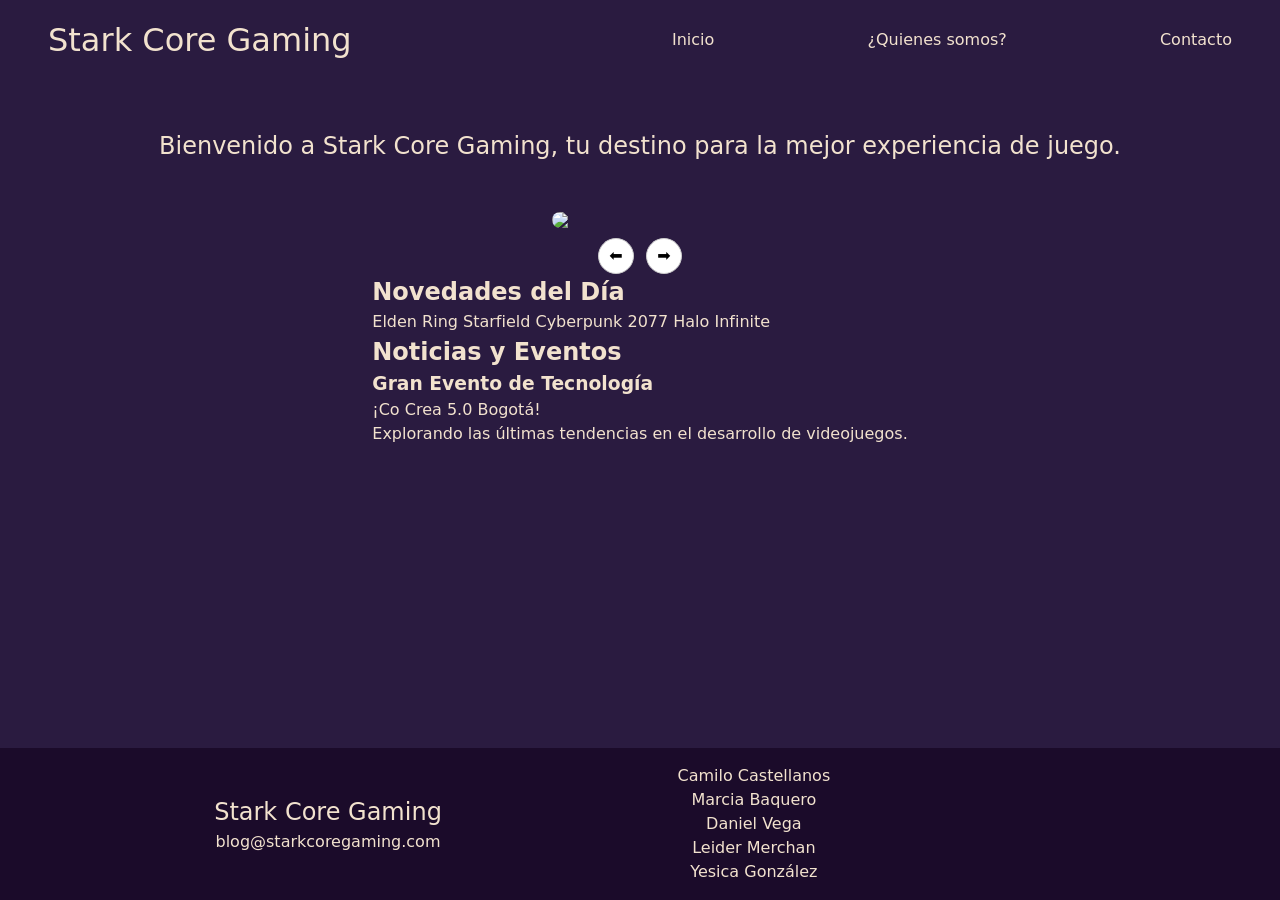
==== index.html @ bf770bf9 "starts project" ====
<!DOCTYPE html>
<html lang="es">

<head>
    <meta charset="UTF-8">
    <meta name="viewport" content="width=device-width, initial-scale=1.0">
    <link rel="stylesheet" href="reset.css">
    <link rel="stylesheet" href="base.css">
    <link rel="stylesheet" href="index.css">
    <title>Stark Core Gaming</title>
</head>

<body>

    <nav class="navbar-container">
        <div class="logo">
            Stark Core Gaming
        </div>
        <div class="links-container">
            <a href="index.html">Inicio</a>
            <a href="quienessomos.html">¿Quienes somos?</a>
            <a href="contacto.html">Contacto</a>
        </div>
    </nav>

    <!-- Contenido acá -->

    <div class="main-content">

        <p class="introduction">Bienvenido a Stark Core Gaming, tu destino para la mejor experiencia de juego.</p>

        <div class="carrusel">
            <div class="pista">
                <img src="./img1.jpg" class="slide activo">
                <img src="./img2.jpg" class="slide">
                <img src="./img3.jpg" class="slide">
            </div>
            <div class="controles">
                <button id="anterior">⬅</button>
                <button id="siguiente">➡</button>
            </div>
        </div>

        <div class="contenedor-columnas">
            <div class="contenedor-columnas">

                <section class="seccion-juegos">
                    <h2 class="titulo-seccion">Novedades del Día </h2>
                    <div class="lista-items">
                        <a href="https://store.steampowered.com/agecheck/app/1245620/" class="item-link">Elden Ring</a>
                        <a href="https://bethesda.net/es/game/starfield" class="item-link">Starfield</a>
                        <a href="https://store.steampowered.com/agecheck/app/1091500/" class="item-link">Cyberpunk
                            2077</a>
                        <a href="https://store.steampowered.com/app/1240440/Halo_Infinite/" class="item-link">Halo
                            Infinite</a>
                    </div>
                </section>

                <section class="seccion-noticias">
                    <h2 class="titulo-seccion">Noticias y Eventos </h2>
                    <div class="lista-items">
                        <article class="tarjeta-evento">
                            <h3>Gran Evento de Tecnología</h3>
                            <p>¡Co Crea 5.0 Bogotá!</p>
                        </article>

                        <article class="tarjeta-evento">
                            <p>Explorando las últimas tendencias en el desarrollo de videojuegos.</p>
                        </article>
                    </div>
                </section>

            </div>
        </div>
    </div>

    <!-- fin contenido -->

    <footer class="footer-container">
        <span class="logo-email-container">
            <span class="footer-logo-name">Stark Core Gaming</span>
            <span class="blog-email">blog@starkcoregaming.com</span>
        </span>
        <ul class="footer-members-list">
            <li>Camilo Castellanos</li>
            <li>Marcia Baquero</li>
            <li>Daniel Vega</li>
            <li>Leider Merchan</li>
            <li>Yesica González</li>
        </ul>
    </footer>
    <script src="index.js"></script>
</body>

</html>
---- base.css ----
* {
    transition: all 0.5s ease;
}

body {
    display: flex;
    flex-direction: column;
    justify-content: space-between;
    background-color: #2A1B40;
    color: #F2E2CE;
    min-width: 100dvw;
    
    width: fit-content;
    height: fit-content;
    min-height: 100dvh;
}

.navbar-container {
    position: fixed;
    top: 0;
    width: 100%;
    display: flex;
    justify-content: space-between;
    padding: 1rem;
    z-index: 10;
    background-color: #2A1B40;

    /* border: 1px solid red; */
    .logo {
        font-size: 2rem;
        padding: 0 2rem;
    }

    .links-container {
        display: flex;
        justify-content: space-between;
        align-items: center;

        width: 50%;
        padding: 0 2rem;

        a:hover {
            color: #F25CA2;
            font-weight: bold;
        }
    }
}

.footer-container {
    position: fixed;
    bottom: 0;
    width: 100%;
    display: flex;
    justify-content: center;
    align-items: center;
    padding: 1rem;
    background-color: #1B0B2A;

    .logo-email-container {
        display: flex;
        flex-direction: column;
        align-items: center;

        .footer-logo-name {
            font-size: 1.5rem;
        }

        .blog-email {
            font-size: 1rem;
        }
    }

    .footer-members-list {
        display: flex;
        flex-direction: column;
        justify-content: space-between;
        align-items: center;
        width: 50%;
        padding: 0 2rem;
    }
}

/* Móviles grandes / Tablets pequeñas */
@media (min-width: 481px) and (max-width: 767px) {
    .links-container {
        flex-direction: column;
    }
}

/* Tablets */
@media (min-width: 768px) and (max-width: 1023px) {}

/* Escritorio */
@media (min-width: 1024px) and (max-width: 1279px) {}
---- index.css ----
.main-content {
    display: flex;
    flex-direction: column;

    align-items: center;
    min-height: 100%;
    height: fit-content;
    min-height: 100dvh;
    width: 100%;
    padding: 8rem 0 0 0;

    .introduction {
        font-size: 1.5rem;
        padding: 0 0 3rem;
    }

    .carrusel {


        width: 11rem;
        margin: 0 auto;
    }

    .pista {
        position: relative;

        img {
            width: 100%;
            height: auto;
        }
    }

    .slide {
        display: none;
        width: 100%;
        height: 300px;
        object-fit: cover;
        border-radius: 12px;
    }

    .slide.activo {
        display: block;
    }

    .controles {
        display: flex;
        justify-content: center;
        gap: 12px;
        margin-top: 10px;
    }

    #anterior,
    #siguiente {
        width: 36px;
        height: 36px;
        border-radius: 50%;
        border: 1px solid #ccc;
        background: white;
        cursor: pointer;
        font-size: 16px;
    }

    #anterior:hover,
    #siguiente:hover {
        background: #eee;
    }
}
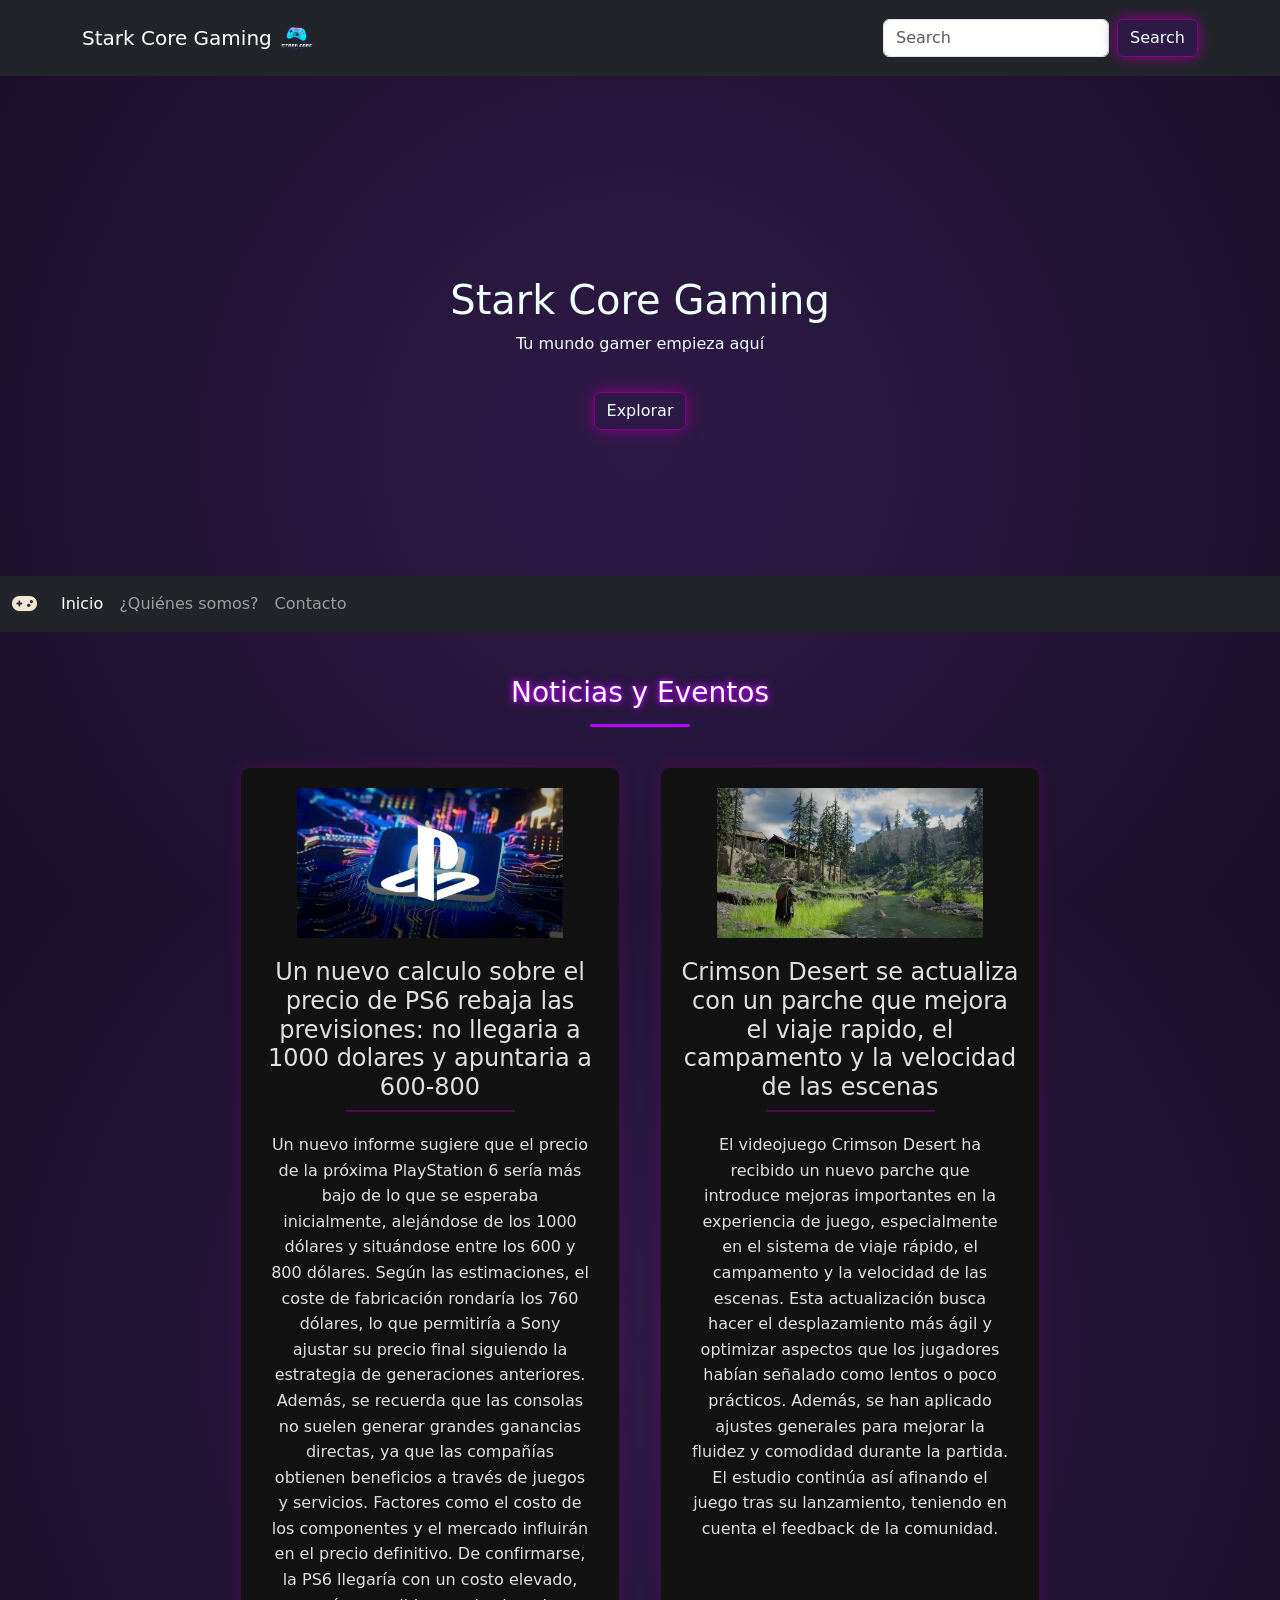
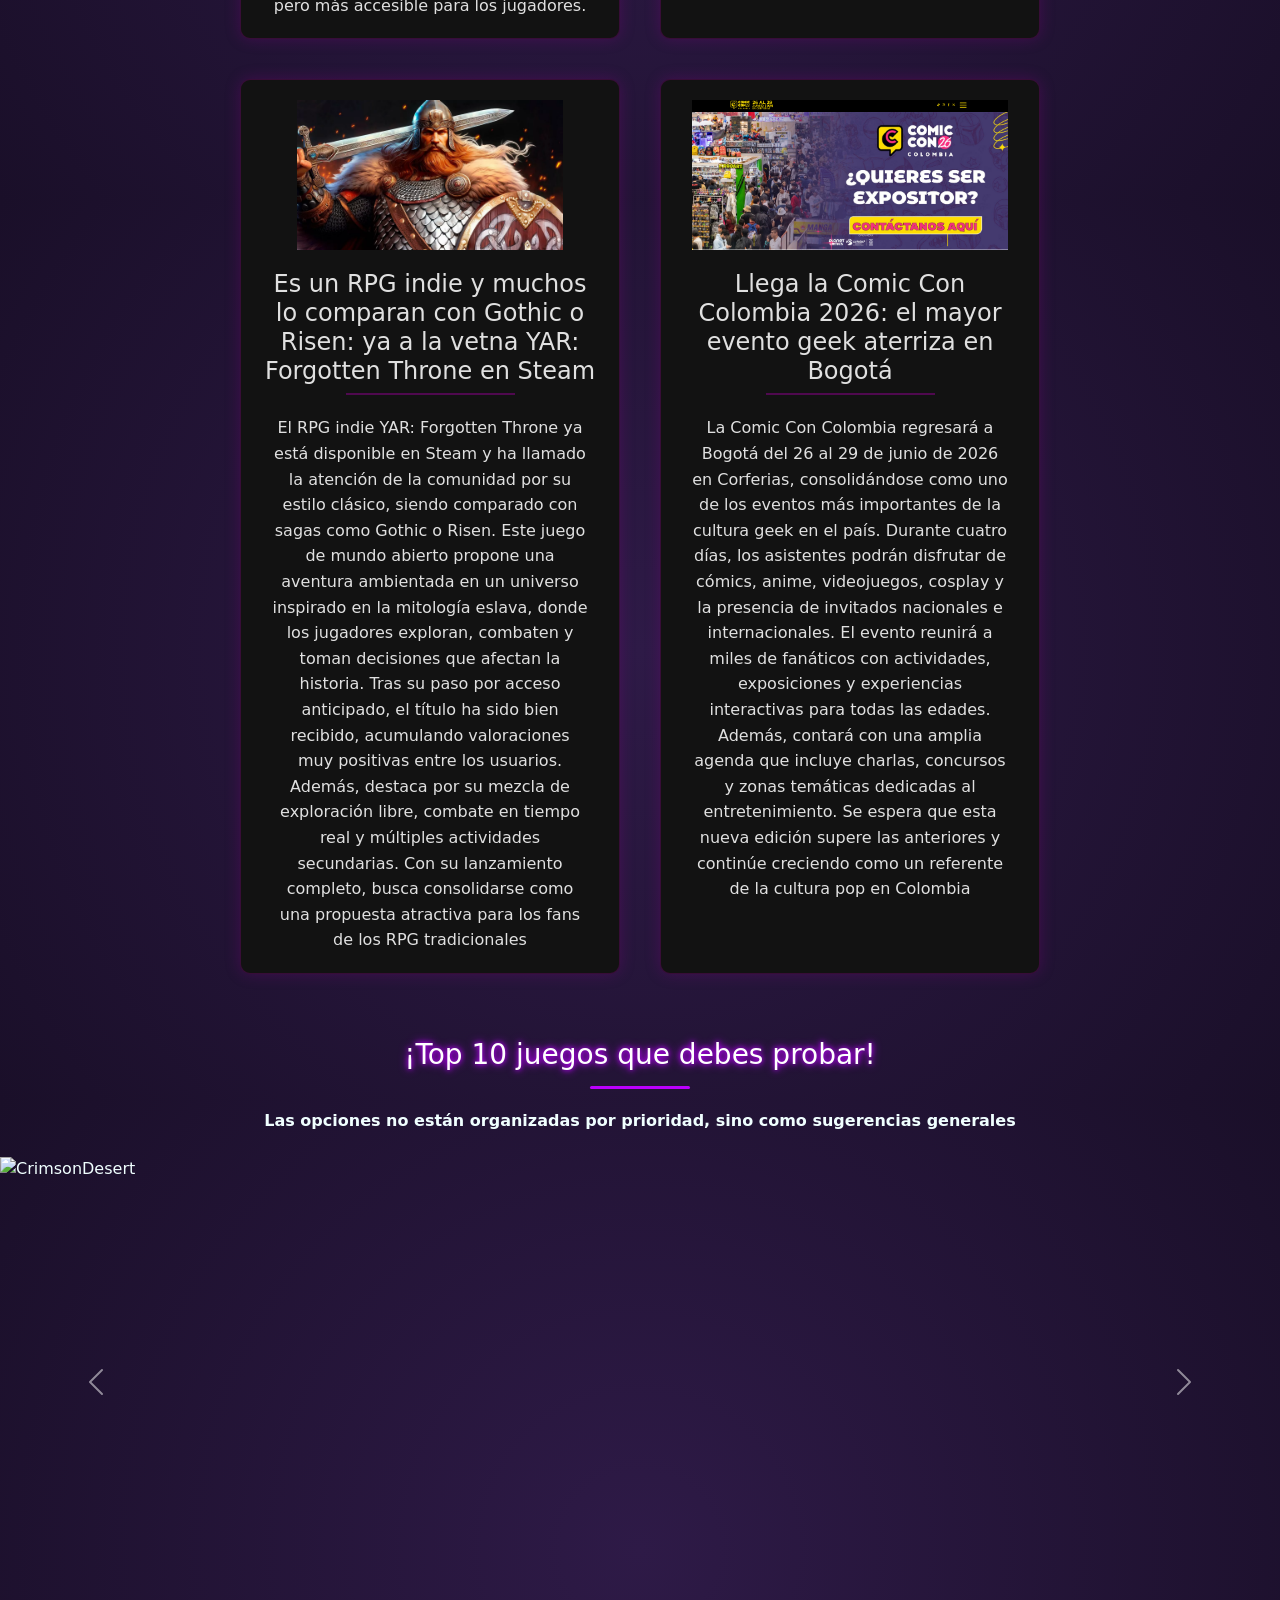
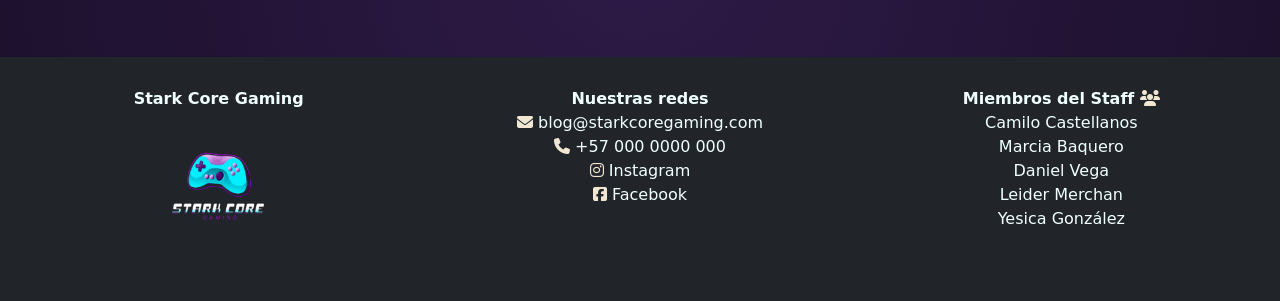
==== commit 2b007b64: "primeros avances" ====
--- a/index.html
+++ b/index.html
@@ -4,6 +4,8 @@
 <head>
     <meta charset="UTF-8">
     <meta name="viewport" content="width=device-width, initial-scale=1.0">
+    <link href="https://cdn.jsdelivr.net/npm/bootstrap@5.3.0/dist/css/bootstrap.min.css" rel="stylesheet">
+    <link rel="stylesheet" href="https://cdnjs.cloudflare.com/ajax/libs/font-awesome/6.5.0/css/all.min.css">
     <link rel="stylesheet" href="reset.css">
     <link rel="stylesheet" href="base.css">
     <link rel="stylesheet" href="index.css">
@@ -11,85 +13,233 @@
 </head>
 
 <body>
-
-    <nav class="navbar-container">
-        <div class="logo">
-            Stark Core Gaming
-        </div>
-        <div class="links-container">
-            <a href="index.html">Inicio</a>
-            <a href="quienessomos.html">¿Quienes somos?</a>
-            <a href="contacto.html">Contacto</a>
+    <!-- Primer navbar para logo y busqueda -->
+    <nav class="navbar navbar-expand-lg bg-dark navbar-dark">
+        <div class="container">
+            <a class="navbar-brand d-flex align-items-center gap:8px" href="index.html">Stark Core Gaming <img
+                    src="assets/LogoG.png" alt="Logostarkgamming" class="logo-navbar"></a>
+            <form class="d-flex" role="search">
+                <input class="form-control me-2" type="search" placeholder="Search" aria-label="Search" />
+                <button class="btn btn-outline-success buscador" type="submit">Search</button>
+            </form>
         </div>
     </nav>
 
+    <!-- Banner gamer -->
+    <section class="banner">
+        <h1>Stark Core Gaming</h1>
+        <p>Tu mundo gamer empieza aquí</p>
+        <a class="btn btn-secondary" href="quienessomos.html">Explorar</a>
+    </section>
+
+
+    <!-- aqui comienza segundo navbar -->
+    <nav class="navbar navbar-expand-lg bg-dark navbar-dark">
+        <div class="container-fluid">
+
+            <!-- el logo de la barra -->
+            <a class="navbar-brand" href="index.html"><i class="fa-solid fa-gamepad"
+                    style="color: rgb(240, 230, 210);"></i></a>
+
+            <!-- que cambie cuando esta en vista movil, lo trea el navbar de bt -->
+            <button class="navbar-toggler" type="button" data-bs-toggle="collapse" data-bs-target="#navbarNav"
+                aria-controls="navbarNav" aria-expanded="false" aria-label="Toggle navigation">
+                <span class="navbar-toggler-icon"></span>
+            </button>
+
+            <!-- los links -->
+            <div class="collapse navbar-collapse" id="navbarNav">
+                <ul class="navbar-nav">
+                    <li class="nav-item">
+                        <a class="nav-link active" aria-current="page" href="index.html">Inicio</a>
+                    </li>
+                    <li class="nav-item">
+                        <a class="nav-link" href="quienessomos.html">¿Quiénes somos?</a>
+                    </li>
+                    <li class="nav-item">
+                        <a class="nav-link" href="contacto.html">Contacto</a>
+                    </li>
+                </ul>
+            </div>
+
+        </div>
+    </nav>
+
     <!-- Contenido acá -->
-
-    <div class="main-content">
-
-        <p class="introduction">Bienvenido a Stark Core Gaming, tu destino para la mejor experiencia de juego.</p>
-
-        <div class="carrusel">
-            <div class="pista">
-                <img src="./img1.jpg" class="slide activo">
-                <img src="./img2.jpg" class="slide">
-                <img src="./img3.jpg" class="slide">
-            </div>
-            <div class="controles">
-                <button id="anterior">⬅</button>
-                <button id="siguiente">➡</button>
-            </div>
-        </div>
-
-        <div class="contenedor-columnas">
-            <div class="contenedor-columnas">
-
-                <section class="seccion-juegos">
-                    <h2 class="titulo-seccion">Novedades del Día </h2>
-                    <div class="lista-items">
-                        <a href="https://store.steampowered.com/agecheck/app/1245620/" class="item-link">Elden Ring</a>
-                        <a href="https://bethesda.net/es/game/starfield" class="item-link">Starfield</a>
-                        <a href="https://store.steampowered.com/agecheck/app/1091500/" class="item-link">Cyberpunk
-                            2077</a>
-                        <a href="https://store.steampowered.com/app/1240440/Halo_Infinite/" class="item-link">Halo
-                            Infinite</a>
-                    </div>
-                </section>
-
-                <section class="seccion-noticias">
-                    <h2 class="titulo-seccion">Noticias y Eventos </h2>
-                    <div class="lista-items">
-                        <article class="tarjeta-evento">
-                            <h3>Gran Evento de Tecnología</h3>
-                            <p>¡Co Crea 5.0 Bogotá!</p>
-                        </article>
-
-                        <article class="tarjeta-evento">
-                            <p>Explorando las últimas tendencias en el desarrollo de videojuegos.</p>
-                        </article>
-                    </div>
-                </section>
-
-            </div>
-        </div>
+    <div class="barra">
+        <span class="etiqueta-titulo">Noticias y Eventos</span>
+    </div>
+
+
+    <!-- columnas de tarjetas -->
+    <div class="contenedor-columnas mt-4">
+        <div class="container text-center">
+            <div class="row g-4 justify-content-center">
+                <div class="col-md-4 tarjeta">
+                    <section class="seccion-juegos">
+                        <img src="assets/noticiauno.webp" alt="noticiauno">
+                        <h4 class="titulo-seccion">Un nuevo calculo sobre el precio de PS6 rebaja las previsiones: no
+                            llegaria a 1000 dolares y apuntaria a 600-800</h4>
+                        <span class="seccion-contenido">Un nuevo informe sugiere que el precio de la próxima PlayStation
+                            6 sería más bajo de lo
+                            que se esperaba inicialmente, alejándose de los 1000 dólares y situándose entre los 600 y
+                            800 dólares. Según las estimaciones, el coste de fabricación rondaría los 760 dólares, lo
+                            que permitiría a Sony ajustar su precio final siguiendo la estrategia de generaciones
+                            anteriores. Además, se recuerda que las consolas no suelen generar grandes ganancias
+                            directas, ya que las compañías obtienen beneficios a través de juegos y servicios. Factores
+                            como el costo de los componentes y el mercado influirán en el precio definitivo. De
+                            confirmarse, la PS6 llegaría con un costo elevado, pero más accesible para los
+                            jugadores.</span>
+                    </section>
+                </div>
+
+                <div class="col-md-4 tarjeta">
+                    <section class="seccion-juegos">
+                        <img src="assets/noticiados.webp" alt="noticiadosCrimsonDesert">
+                        <h4 class="titulo-seccion">Crimson Desert se actualiza con un parche que mejora el viaje rapido,
+                            el campamento y la velocidad de las escenas</h4>
+                        <span class="seccion-contenido">El videojuego Crimson Desert ha recibido un nuevo parche que
+                            introduce mejoras importantes en la experiencia de juego, especialmente en el sistema de
+                            viaje rápido, el campamento y la velocidad de las escenas. Esta actualización busca hacer el
+                            desplazamiento más ágil y optimizar aspectos que los jugadores habían señalado como lentos o
+                            poco prácticos. Además, se han aplicado ajustes generales para mejorar la fluidez y
+                            comodidad durante la partida. El estudio continúa así afinando el juego tras su lanzamiento,
+                            teniendo en cuenta el feedback de la comunidad.</span>
+                    </section>
+                </div>
+
+                <div class="col-md-4 tarjeta">
+                    <section class="seccion-juegos">
+                        <img src="assets/noticiatres.webp" alt="noticiadosCrimsonDesert">
+                        <h4 class="titulo-seccion">Es un RPG indie y muchos lo comparan con Gothic o Risen: ya a la
+                            vetna YAR: Forgotten Throne en Steam</h4>
+                        <span class="seccion-contenido">El RPG indie YAR: Forgotten Throne ya está disponible en Steam y
+                            ha llamado la atención de la comunidad por su estilo clásico, siendo comparado con sagas
+                            como Gothic o Risen. Este juego de mundo abierto propone una aventura ambientada en un
+                            universo inspirado en la mitología eslava, donde los jugadores exploran, combaten y toman
+                            decisiones que afectan la historia. Tras su paso por acceso anticipado, el título ha sido
+                            bien recibido, acumulando valoraciones muy positivas entre los usuarios. Además, destaca por
+                            su mezcla de exploración libre, combate en tiempo real y múltiples actividades secundarias.
+                            Con su lanzamiento completo, busca consolidarse como una propuesta atractiva para los fans
+                            de los RPG tradicionales</span>
+                    </section>
+                </div>
+
+
+                <div class="col-md-4 tarjeta">
+                    <section class="seccion-juegos">
+                        <img src="assets/Comicon.png" alt="noticiadosCrimsonDesert">
+                        <h4 class="titulo-seccion">Llega la Comic Con Colombia 2026: el mayor evento geek aterriza en
+                            Bogotá </h4>
+                        <span class="seccion-contenido">La Comic Con Colombia regresará a Bogotá del 26 al 29 de junio
+                            de 2026 en Corferias, consolidándose como uno de los eventos más importantes de la cultura
+                            geek en el país. Durante cuatro días, los asistentes podrán disfrutar de cómics, anime,
+                            videojuegos, cosplay y la presencia de invitados nacionales e internacionales. El evento
+                            reunirá a miles de fanáticos con actividades, exposiciones y experiencias interactivas para
+                            todas las edades. Además, contará con una amplia agenda que incluye charlas, concursos y
+                            zonas temáticas dedicadas al entretenimiento. Se espera que esta nueva edición supere las
+                            anteriores y continúe creciendo como un referente de la cultura pop en Colombia</span>
+                    </section>
+                </div>
+
+            </div>
+        </div>
+    </div>
+
+
+    <!-- titulo para meter el carrusel y genera espacio -->
+    <div class="recomendados">
+        <span class="etiqueta-top">¡Top 10 juegos que debes probar!</span>
+    </div>
+
+    <span class="text-center fw-bold">Las opciones no están organizadas por prioridad, sino como sugerencias
+        generales</span>
+
+    <!-- Carousel después top 10 juegos del momento -->
+    <div id="carouselExample" class="carousel slide mt-4">
+        <div class="carousel-inner">
+            <div class="carousel-item active">
+                <img src="assets/CrimsonDesert.jpg" class="d-block w-100" alt="CrimsonDesert">
+            </div>
+            <div class="carousel-item">
+                <img src="assets/dragonsdogmaII.webp" class="d-block w-100" alt="dragonsdogmaII">
+            </div>
+            <div class="carousel-item">
+                <img src="assets/FableI.jpg" class="d-block w-100" alt="FableI">
+            </div>
+            <div class="carousel-item">
+                <img src="assets/Hollowknight.jpg" class="d-block w-100" alt="Hollowknight">
+            </div>
+            <div class="carousel-item">
+                <img src="assets/ItTaketwo.jpg" class="d-block w-100" alt="ItTaketwo">
+            </div>
+            <div class="carousel-item">
+                <img src="assets/KigdomComeDeliveranceII.jpg" class="d-block w-100" alt="KigdomComeDeliveranceII">
+            </div>
+            <div class="carousel-item">
+                <img src="assets/MafiaREmake.webp" class="d-block w-100" alt="MafiaREmake">
+            </div>
+            <div class="carousel-item">
+                <img src="assets/Nierautomata.jpg" class="d-block w-100" alt="Nierautomata">
+            </div>
+            <div class="carousel-item">
+                <img src="assets/RedDeadRedemption2.webp" class="d-block w-100" alt="RedDeadRedemption2">
+            </div>
+            <div class="carousel-item">
+                <img src="assets/ResidentEvilrequiem.jpeg" class="d-block w-100" alt="juego3">
+            </div>
+        </div>
+        <button class="carousel-control-prev" type="button" data-bs-target="#carouselExample" data-bs-slide="prev">
+            <span class="carousel-control-prev-icon" aria-hidden="true"></span>
+            <span class="visually-hidden">Previous</span>
+        </button>
+        <button class="carousel-control-next" type="button" data-bs-target="#carouselExample" data-bs-slide="next">
+            <span class="carousel-control-next-icon" aria-hidden="true"></span>
+            <span class="visually-hidden">Next</span>
+        </button>
     </div>
 
     <!-- fin contenido -->
 
-    <footer class="footer-container">
-        <span class="logo-email-container">
-            <span class="footer-logo-name">Stark Core Gaming</span>
-            <span class="blog-email">blog@starkcoregaming.com</span>
-        </span>
-        <ul class="footer-members-list">
-            <li>Camilo Castellanos</li>
-            <li>Marcia Baquero</li>
-            <li>Daniel Vega</li>
-            <li>Leider Merchan</li>
-            <li>Yesica González</li>
-        </ul>
-    </footer>
-    <script src="index.js"></script>
+    <div class="container-fluid text-center footer">
+        <div class="row">
+            <div class="col" style="color: azure;">
+                <span class="footer-logo-name fw-bold stark-img">Stark Core Gaming
+                    <img src="assets/LogoG.png" alt="Logo">
+                </span>
+            </div>
+            <div class="col" style="color: azure;">
+                <ul class="lista-redes-comtacto">
+                    <li class="fw-bold redes">Nuestras redes</li>
+                    <li> <i class="fa-solid fa-envelope" style="color: rgb(240, 230, 210);"></i>
+                        blog@starkcoregaming.com</li>
+                    <li> <i class="fa-solid fa-phone" style="color: rgb(240, 230, 210);"></i> +57 000 0000 000</li>
+                    <li>
+                        <a href="https://instagram.com" target="_blank"> <i class="fa-brands fa-instagram"
+                                style="color: rgb(240, 230, 210);"></i> Instagram</a>
+                    </li>
+                    <li>
+                        <a href="https://facebook.co" target="_blank"> <i class="fa-brands fa-square-facebook"
+                                style="color: rgb(240, 230, 210);"></i> Facebook</a>
+                    </li>
+                </ul>
+            </div>
+            <div class="col" style="color: azure;">
+                <ul class="footer-members-list">
+                    <li class="fw-bold">Miembros del Staff <i class="fa-solid fa-users"
+                            style="color: rgb(240, 230, 210);"></i>
+                    </li>
+                    <li>Camilo Castellanos</li>
+                    <li>Marcia Baquero</li>
+                    <li>Daniel Vega</li>
+                    <li>Leider Merchan</li>
+                    <li>Yesica González</li>
+                </ul>
+            </div>
+        </div>
+    </div>
+
+    <script src="https://cdn.jsdelivr.net/npm/bootstrap@5.3.0/dist/js/bootstrap.bundle.min.js"></script>
 </body>
 
 </html>
--- a/base.css
+++ b/base.css
@@ -5,79 +5,11 @@
 body {
     display: flex;
     flex-direction: column;
-    justify-content: space-between;
-    background-color: #2A1B40;
-    color: #F2E2CE;
-    min-width: 100dvw;
-    
-    width: fit-content;
-    height: fit-content;
-    min-height: 100dvh;
-}
-
-.navbar-container {
-    position: fixed;
-    top: 0;
+    background-color: #2e1a47;
+    color:azure;
+    min-width: 100dvh;
     width: 100%;
-    display: flex;
-    justify-content: space-between;
-    padding: 1rem;
-    z-index: 10;
-    background-color: #2A1B40;
-
-    /* border: 1px solid red; */
-    .logo {
-        font-size: 2rem;
-        padding: 0 2rem;
-    }
-
-    .links-container {
-        display: flex;
-        justify-content: space-between;
-        align-items: center;
-
-        width: 50%;
-        padding: 0 2rem;
-
-        a:hover {
-            color: #F25CA2;
-            font-weight: bold;
-        }
-    }
-}
-
-.footer-container {
-    position: fixed;
-    bottom: 0;
-    width: 100%;
-    display: flex;
-    justify-content: center;
-    align-items: center;
-    padding: 1rem;
-    background-color: #1B0B2A;
-
-    .logo-email-container {
-        display: flex;
-        flex-direction: column;
-        align-items: center;
-
-        .footer-logo-name {
-            font-size: 1.5rem;
-        }
-
-        .blog-email {
-            font-size: 1rem;
-        }
-    }
-
-    .footer-members-list {
-        display: flex;
-        flex-direction: column;
-        justify-content: space-between;
-        align-items: center;
-        width: 50%;
-        padding: 0 2rem;
-    }
+  
 }
 
 /* Móviles grandes / Tablets pequeñas */
--- a/index.css
+++ b/index.css
@@ -1,67 +1,233 @@
-.main-content {
+html {
+    background: radial-gradient(circle, #2E1A47 0%, #1a0f29 100%);
+    color: azure;
+}
+
+body {
+    background: radial-gradient(circle, #2E1A47 0%, #1a0f29 100%);
+    min-height: 100vh;
     display: flex;
     flex-direction: column;
-
+    color: azure;
+}
+
+.logo-navbar {
+    height: 50px;
+    width: auto;
+    max-width: 100%;
+}
+
+.navbar .btn {
+    background-color: #2e1a47;
+    border-color: #2E1A47;
+    color: azure;
+
+    border: 1px solid darkmagenta;
+    box-shadow: 0 0 15px darkmagenta;
+}
+
+.navbar .btn:hover {
+    background-color: darkmagenta;
+    border-color: darkmagenta;
+}
+
+input {
+    border-color: darkmagenta;
+}
+
+input:hover {
+    border-color: darkmagenta;
+}
+
+
+#navbarNav li a:hover {
+    color: fuchsia;
+}
+
+.form-control:focus {
+    outline: none;
+    border-color: #2e1a47;
+    box-shadow: 0 0 5px #2e1a47;
+}
+
+.banner {
+    background-image: url('assets/VJ.jpg');
+    background-size: cover;
+    background-position: center;
+    height: 500px;
+    color: azure;
+    padding: 200px 150px;
+    text-align: center;
+}
+
+.banner .btn {
+    margin-top: 20px;
+    background-color: #2E1A47 !important;
+    border-color: darkmagenta !important;
+    color: azure !important;
+
+    border: 1px solid darkmagenta;
+    box-shadow: 0 0 15px darkmagenta;
+}
+
+.banner .btn.btn-secondary:hover {
+    background-color: rebeccapurple !important;
+    border-color: rebeccapurple !important;
+    color: azure;
+}
+
+
+.barra {
+    text-align: center;
+    font-size: 28px;
+    color: #fff;
+    margin: 40px 0 20px;
+    position: relative;
+}
+
+.barra::after {
+    content: "";
+    display: block;
+    width: 100px;
+    height: 3px;
+    background: #bb00ff;
+    margin: 10px auto 0;
+    border-radius: 2px;
+}
+
+.etiqueta-titulo {
+    color: #fff;
+    font-size: 28px;
+    text-shadow: 0 0 5px #bb00ff, 0 0 10px #bb00ff;
+}
+
+
+
+
+.seccion-juegos img {
+    width: 100%;
+    height: 150px;
+    object-fit: contain;
+    margin-bottom: 10px;
+}
+
+.seccion-juegos {
+    display: flex;
+    flex-direction: column;
+    justify-content: center;
     align-items: center;
-    min-height: 100%;
-    height: fit-content;
-    min-height: 100dvh;
-    width: 100%;
-    padding: 8rem 0 0 0;
-
-    .introduction {
-        font-size: 1.5rem;
-        padding: 0 0 3rem;
-    }
-
-    .carrusel {
-
-
-        width: 11rem;
-        margin: 0 auto;
-    }
-
-    .pista {
-        position: relative;
-
-        img {
-            width: 100%;
-            height: auto;
-        }
-    }
-
-    .slide {
-        display: none;
-        width: 100%;
-        height: 300px;
-        object-fit: cover;
-        border-radius: 12px;
-    }
-
-    .slide.activo {
-        display: block;
-    }
-
-    .controles {
-        display: flex;
-        justify-content: center;
-        gap: 12px;
-        margin-top: 10px;
-    }
-
-    #anterior,
-    #siguiente {
-        width: 36px;
-        height: 36px;
-        border-radius: 50%;
-        border: 1px solid #ccc;
-        background: white;
-        cursor: pointer;
-        font-size: 16px;
-    }
-
-    #anterior:hover,
-    #siguiente:hover {
-        background: #eee;
-    }
+    text-align: center;
+
+}
+
+.titulo-seccion {
+    margin: 10px 0 5px;
+    padding-bottom: 10px;
+    margin-bottom: 15px;
+    display: inline-block;
+    width: 100%;
+    position: relative;
+}
+
+.titulo-seccion::after {
+    content: '';
+    position: absolute;
+    bottom: 0;
+    left: 25%;
+    width: 50%;
+    height: 2px;
+    background-color: rgba(139, 0, 139, 0.5);
+}
+
+.seccion-contenido {
+    margin-top: 5px;
+    padding: 0 10px;
+}
+
+.tarjeta {
+    background: #121212;
+    color: #e0e0e0;
+    line-height: 1.6;
+    border-radius: 10px;
+    padding: 20px;
+    margin: 20px;
+
+    border: 1px solid rgba(139, 0, 139, 0.3);
+    box-shadow: 0 0 15px rgba(139, 0, 139, 0.3);
+}
+
+.tarjeta:hover {
+    transform: scale(1.05);
+}
+
+.recomendados {
+    text-align: center;
+    font-size: 28px;
+    color: #fff;
+    margin: 40px 0 20px;
+    position: relative;
+}
+
+.recomendados::after {
+    content: "";
+    display: block;
+    width: 100px;
+    height: 3px;
+    background: #bb00ff;
+    margin: 10px auto 0;
+    border-radius: 2px;
+}
+
+
+.etiqueta-top {
+    color: #fff;
+    font-size: 28px;
+    text-shadow: 0 0 5px #bb00ff, 0 0 10px #bb00ff;
+}
+
+
+#carouselExample {
+    width: 100%;
+    flex-shrink: 0;
+    max-height: 450px;
+    overflow: hidden;
+    background-color: transparent !important;
+}
+
+#carouselExample .carousel-inner {
+    background-color: transparent !important;
+}
+
+#carouselExample .carousel-item img {
+    height: 450px;
+    width: 100%;
+    object-fit: contain;
+    background-color: transparent !important;
+}
+
+
+.footer {
+    background-color: #212529;
+    color: #F0E6D2;
+    padding: 30px 20px;
+    margin-top: 50px;
+    position: static;
+}
+
+.stark-img img {
+    width: 100%;
+    height: 150px;
+    object-fit: contain;
+    margin-bottom: 10px;
+}
+
+.lista-redes-comtacto,
+.footer-members-list {
+    margin: 0;
+    padding: 0;
+    list-style: none;
+}
+
+.lista-redes-comtacto li a:hover {
+    color: darkmagenta;
 }
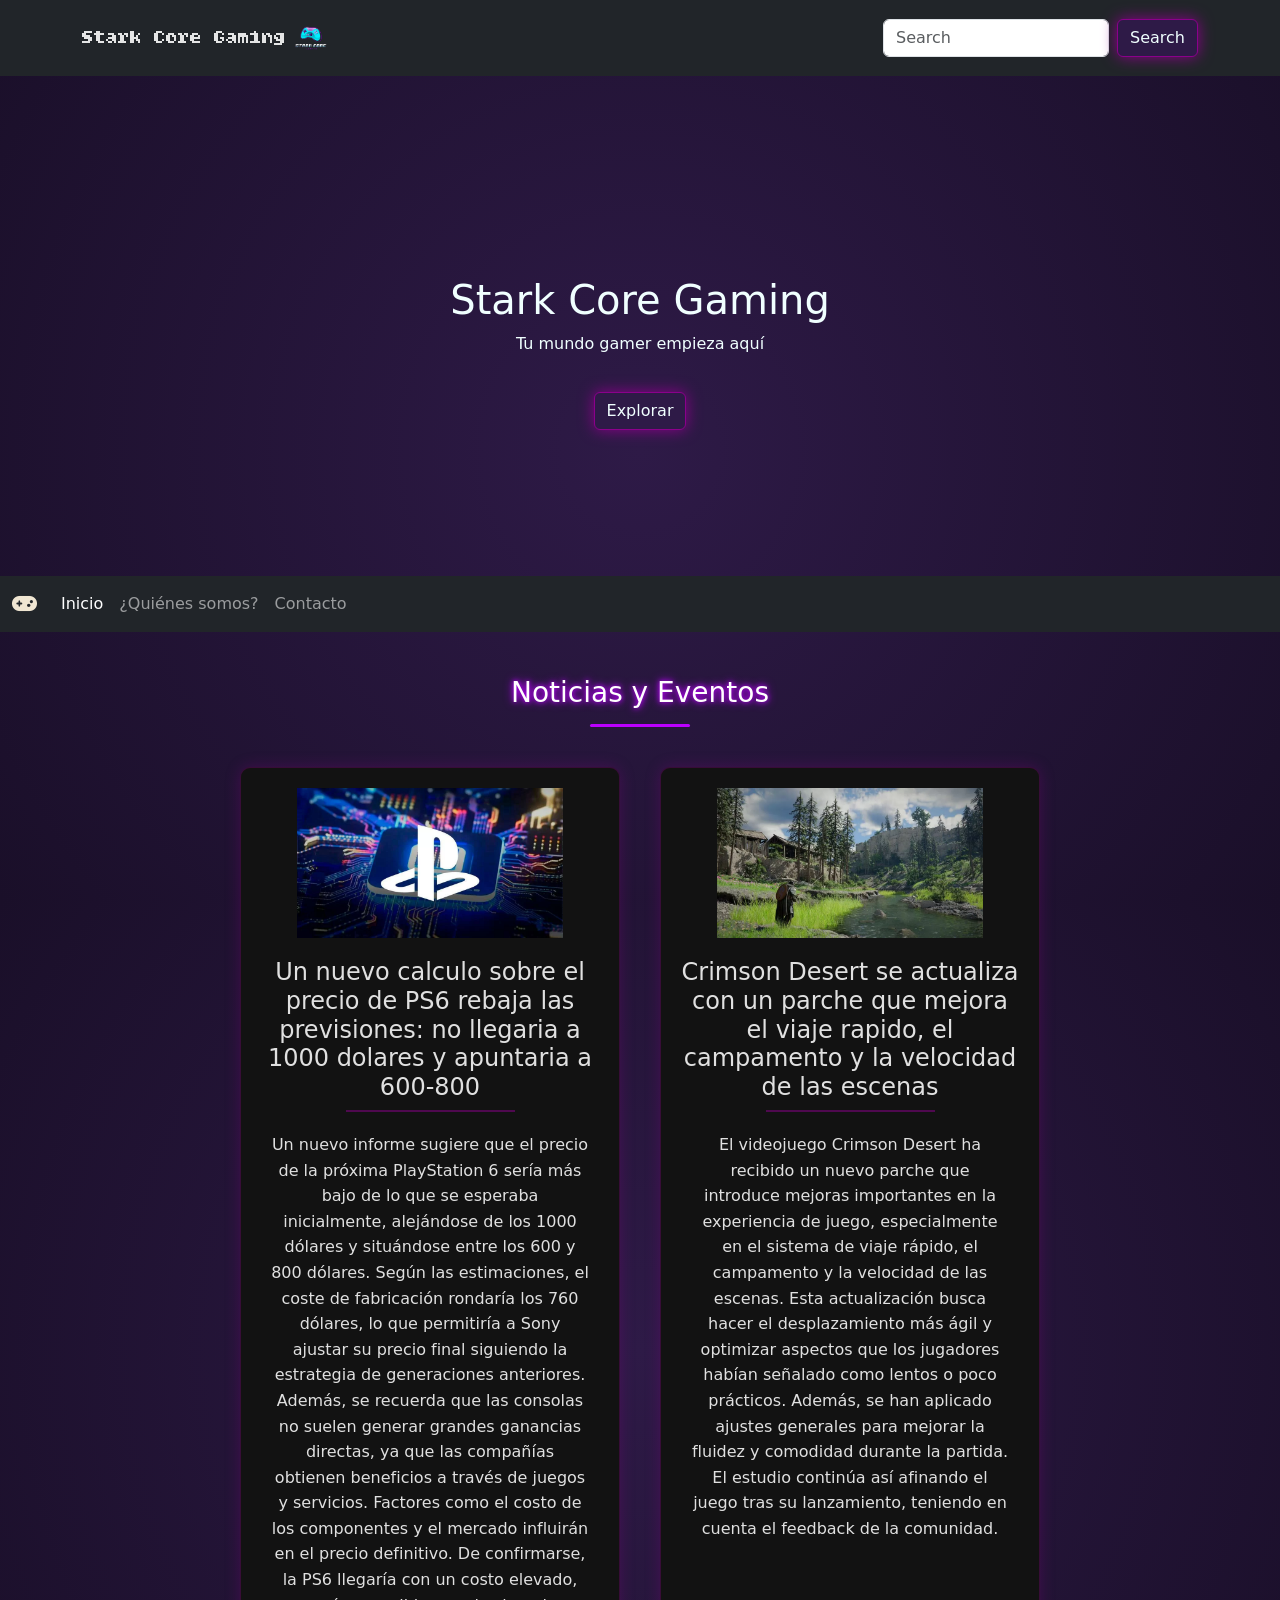
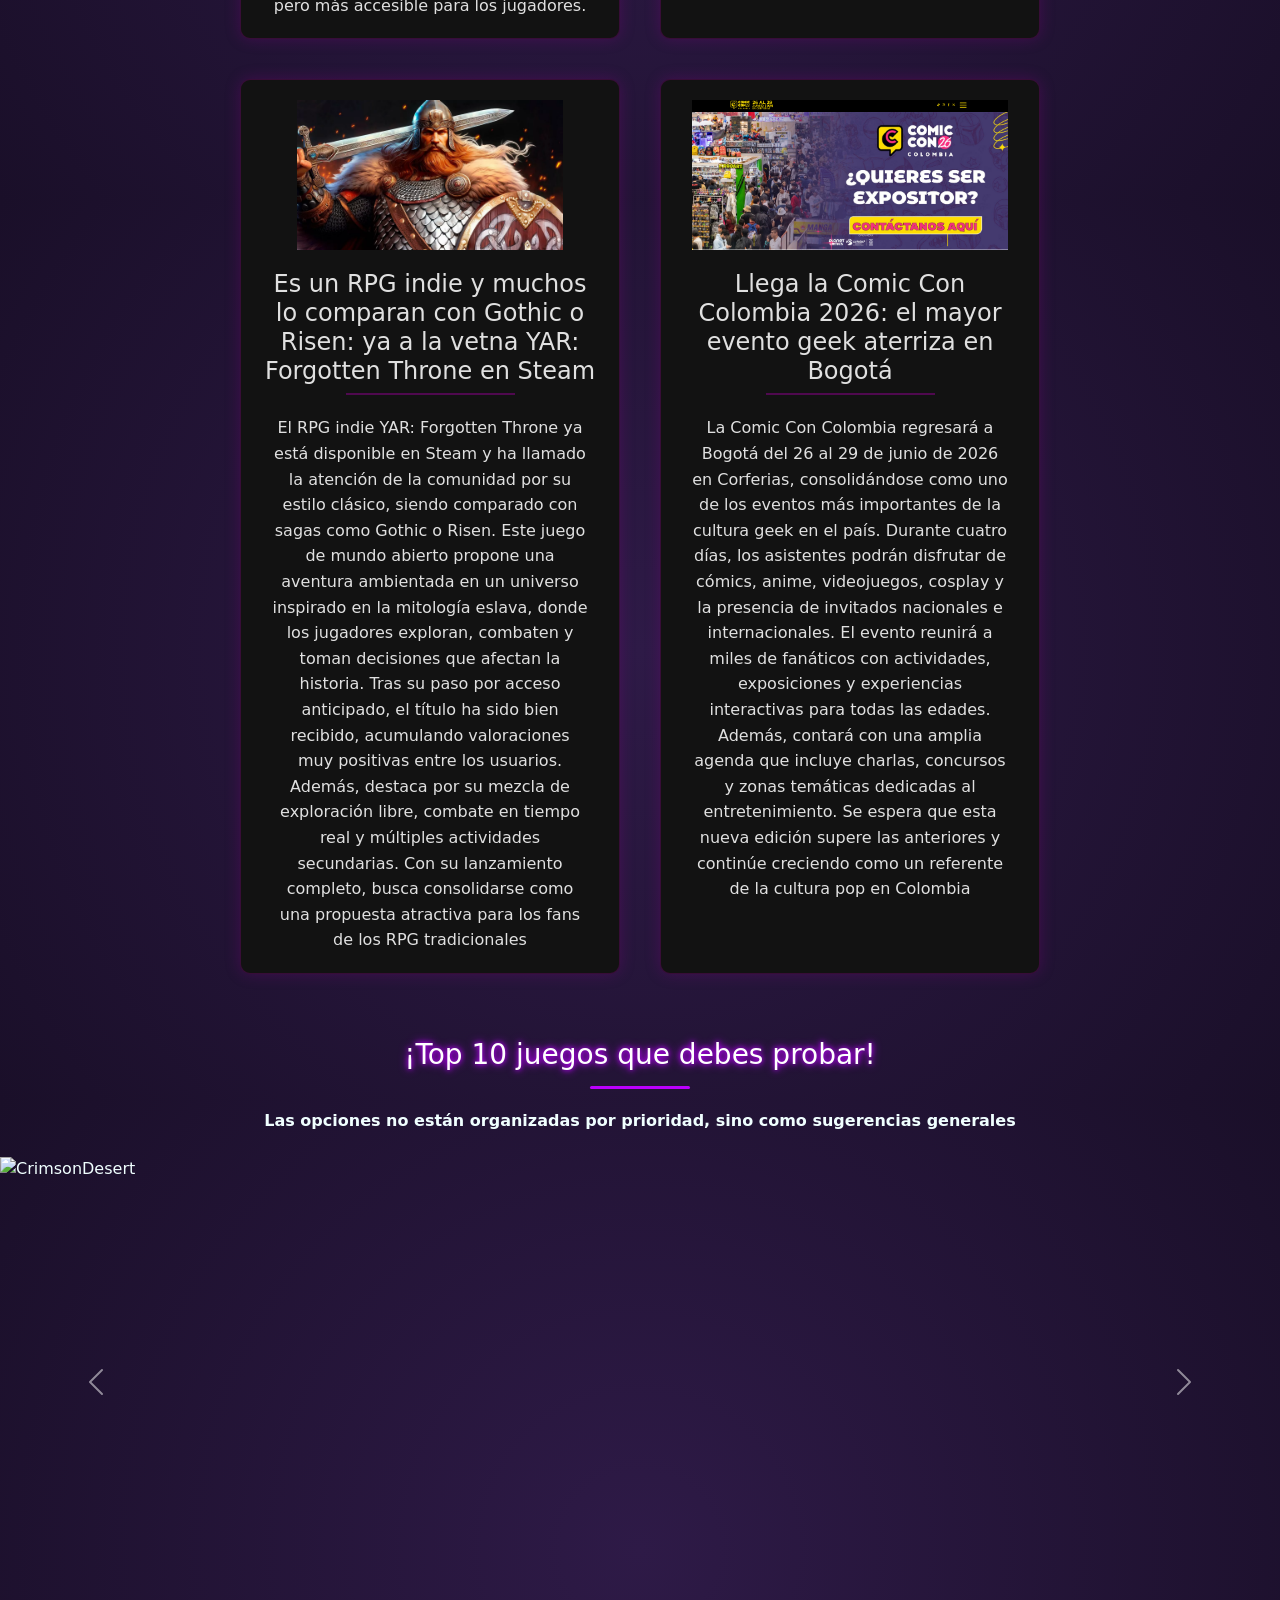
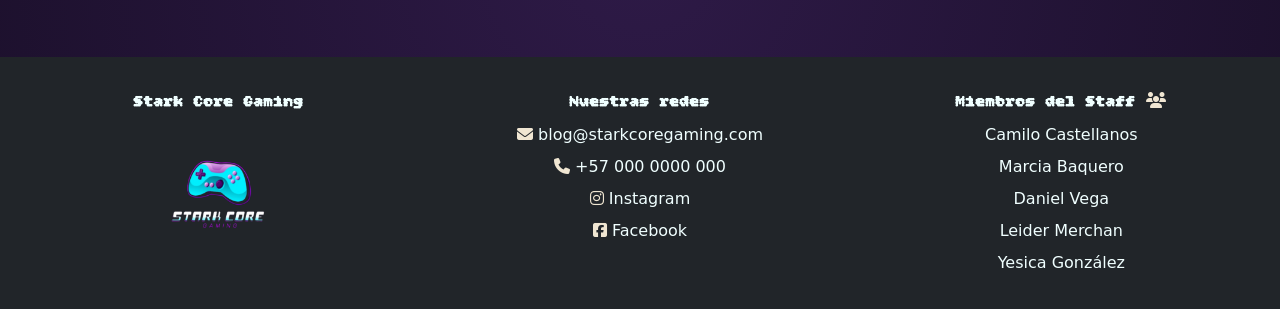
==== commit b439efdc: "ultimos estilos en contactanos y quienes somos" ====
--- a/index.html
+++ b/index.html
@@ -6,6 +6,7 @@
     <meta name="viewport" content="width=device-width, initial-scale=1.0">
     <link href="https://cdn.jsdelivr.net/npm/bootstrap@5.3.0/dist/css/bootstrap.min.css" rel="stylesheet">
     <link rel="stylesheet" href="https://cdnjs.cloudflare.com/ajax/libs/font-awesome/6.5.0/css/all.min.css">
+    <link href="https://fonts.googleapis.com/css2?family=Bitcount+Grid+Double&display=swap" rel="stylesheet">
     <link rel="stylesheet" href="reset.css">
     <link rel="stylesheet" href="base.css">
     <link rel="stylesheet" href="index.css">
@@ -16,7 +17,7 @@
     <!-- Primer navbar para logo y busqueda -->
     <nav class="navbar navbar-expand-lg bg-dark navbar-dark">
         <div class="container">
-            <a class="navbar-brand d-flex align-items-center gap:8px" href="index.html">Stark Core Gaming <img
+            <a class="navbar-brand d-flex align-items-center gap:8px tituloEspecial" href="index.html">Stark Core Gaming <img
                     src="assets/LogoG.png" alt="Logostarkgamming" class="logo-navbar"></a>
             <form class="d-flex" role="search">
                 <input class="form-control me-2" type="search" placeholder="Search" aria-label="Search" />
@@ -203,14 +204,14 @@
 
     <div class="container-fluid text-center footer">
         <div class="row">
-            <div class="col" style="color: azure;">
+            <div class="col tituloPieEspecial" style="color: azure;">
                 <span class="footer-logo-name fw-bold stark-img">Stark Core Gaming
                     <img src="assets/LogoG.png" alt="Logo">
                 </span>
             </div>
             <div class="col" style="color: azure;">
                 <ul class="lista-redes-comtacto">
-                    <li class="fw-bold redes">Nuestras redes</li>
+                    <li class="fw-bold TituloRedeEspecial">Nuestras redes </li>
                     <li> <i class="fa-solid fa-envelope" style="color: rgb(240, 230, 210);"></i>
                         blog@starkcoregaming.com</li>
                     <li> <i class="fa-solid fa-phone" style="color: rgb(240, 230, 210);"></i> +57 000 0000 000</li>
@@ -226,7 +227,7 @@
             </div>
             <div class="col" style="color: azure;">
                 <ul class="footer-members-list">
-                    <li class="fw-bold">Miembros del Staff <i class="fa-solid fa-users"
+                    <li class="fw-bold tituloMiebrosEspecial">Miembros del Staff <i class="fa-solid fa-users"
                             style="color: rgb(240, 230, 210);"></i>
                     </li>
                     <li>Camilo Castellanos</li>
--- a/index.css
+++ b/index.css
@@ -39,6 +39,10 @@
     border-color: darkmagenta;
 }
 
+
+.tituloEspecial{
+    font-family: 'Bitcount Grid Double', sans-serif;
+}
 
 #navbarNav li a:hover {
     color: fuchsia;
@@ -212,6 +216,19 @@
     padding: 30px 20px;
     margin-top: 50px;
     position: static;
+    line-height: 2.0;
+}
+
+.tituloPieEspecial{
+    font-family: 'Bitcount Grid Double', sans-serif;
+}
+
+.tituloMiebrosEspecial{
+    font-family: 'Bitcount Grid Double', sans-serif;
+}
+
+.TituloRedeEspecial{
+    font-family: 'Bitcount Grid Double', sans-serif;
 }
 
 .stark-img img {
